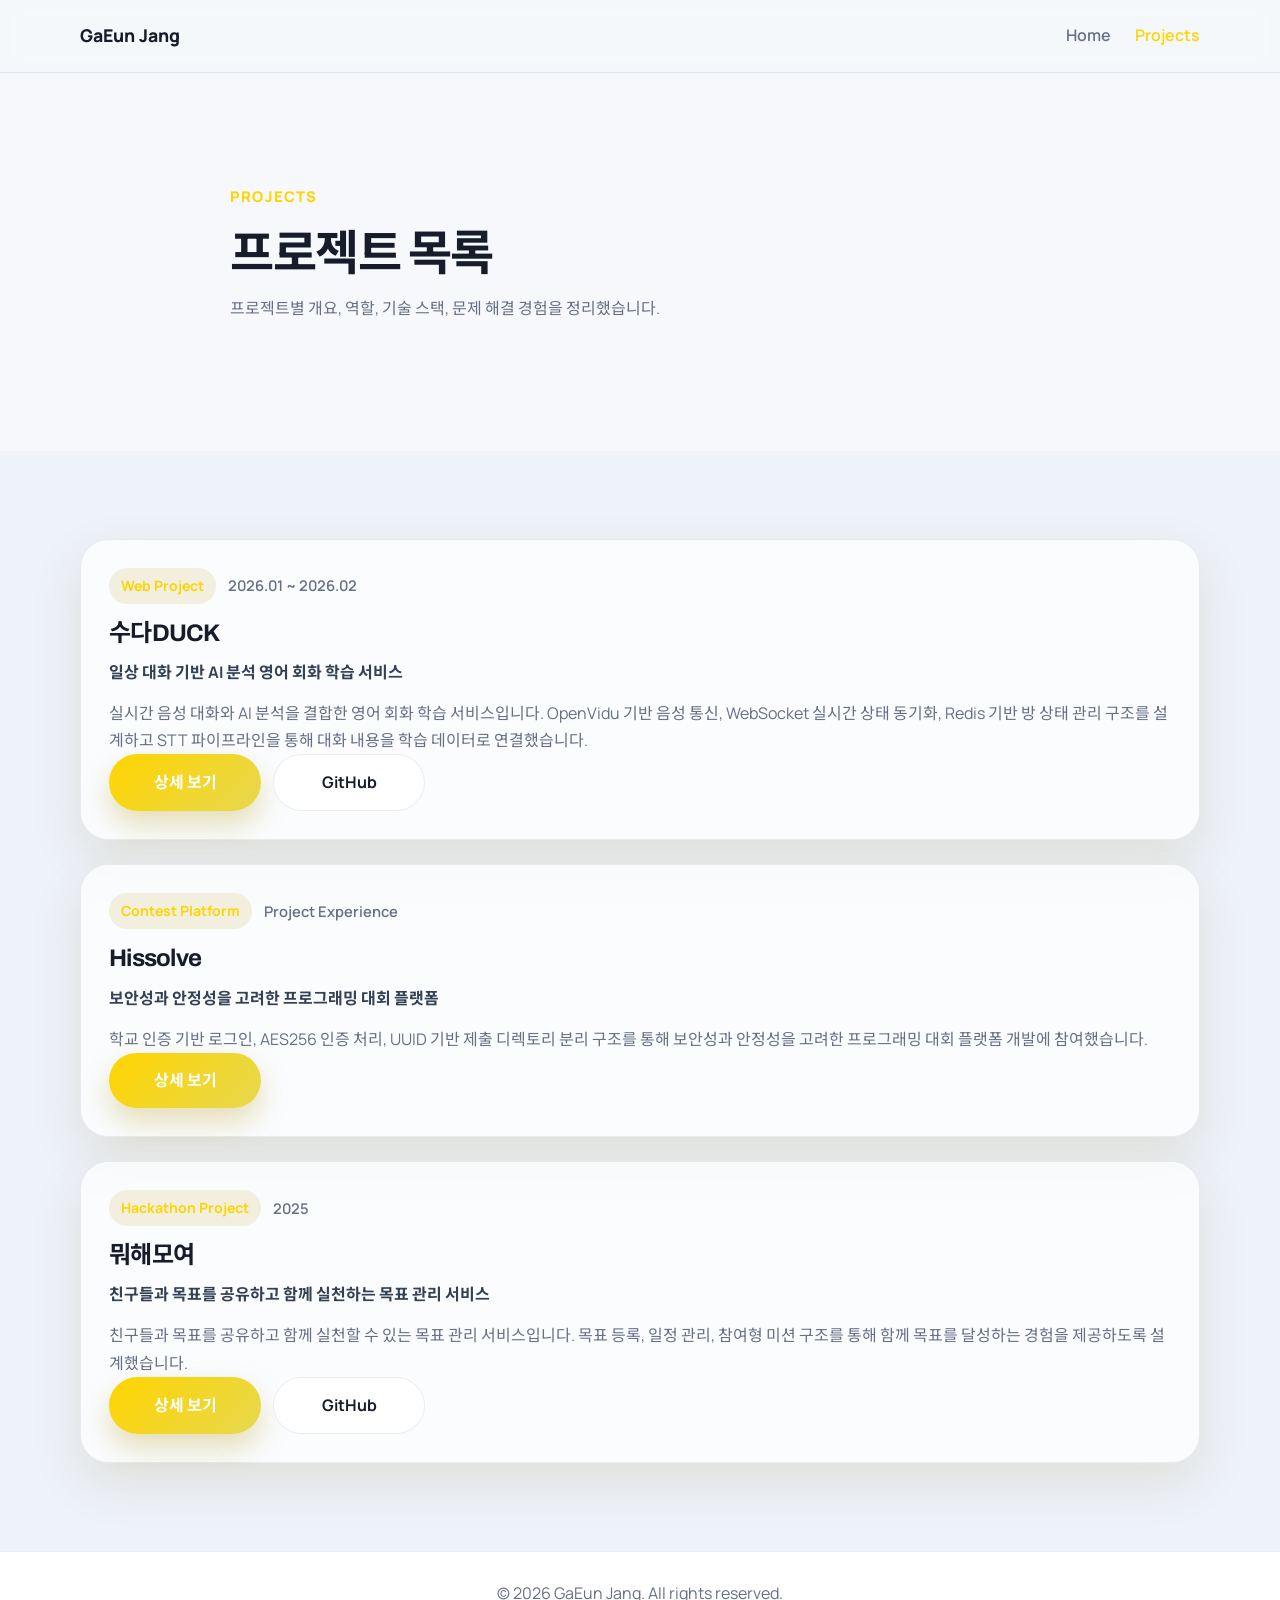
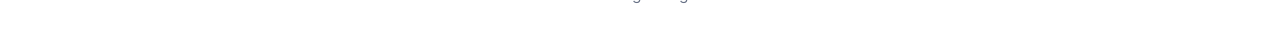
==== projects/index.html @ e1176601 "feature : 1차 포트폴리오" ====
<!doctype html>
<html lang="ko">
  <head>
    <meta charset="UTF-8" />
    <meta name="viewport" content="width=device-width, initial-scale=1.0" />
    <title>Projects | 장가은 포트폴리오</title>
    <meta
      name="description"
      content="장가은 백엔드 개발자 포트폴리오 프로젝트 목록"
    />
    <link rel="stylesheet" href="../css/reset.css" />
    <link rel="stylesheet" href="../css/global.css" />
    <link rel="stylesheet" href="../css/layout.css" />
    <link rel="stylesheet" href="../css/components.css" />
    <link rel="stylesheet" href="../css/pages.css" />
  </head>
  <body>
    <header class="site-header">
      <div class="container header-inner">
        <a href="../index.html" class="logo">GaEun Jang</a>

        <nav class="nav">
          <a href="../index.html">Home</a>
          <a href="./index.html" class="active">Projects</a>
        </nav>
      </div>
    </header>

    <main>
      <section class="page-hero section">
        <div class="container narrow">
          <div class="section-heading fade-up">
            <p class="section-label">PROJECTS</p>
            <h1 class="page-title">프로젝트 목록</h1>
            <p class="section-desc">
              프로젝트별 개요, 역할, 기술 스택, 문제 해결 경험을 정리했습니다.
            </p>
          </div>
        </div>
      </section>

      <section class="section section-alt">
        <div class="container">
          <div class="project-list">
            <!-- 수다DUCK -->
            <article class="project-item card fade-up">
              <div class="project-meta">
                <span class="badge">Web Project</span>
                <span class="period">2026.01 ~ 2026.02</span>
              </div>

              <h2>수다DUCK</h2>

              <p class="project-subtitle">
                일상 대화 기반 AI 분석 영어 회화 학습 서비스
              </p>

              <p>
                실시간 음성 대화와 AI 분석을 결합한 영어 회화 학습 서비스입니다.
                OpenVidu 기반 음성 통신, WebSocket 실시간 상태 동기화, Redis
                기반 방 상태 관리 구조를 설계하고 STT 파이프라인을 통해 대화
                내용을 학습 데이터로 연결했습니다.
              </p>

              <div class="button-group">
                <a href="./sudaduck.html" class="btn btn-primary">상세 보기</a>
                <a
                  href="https://github.com/gaeunnnn/sudaDUCK"
                  target="_blank"
                  class="btn btn-secondary"
                  >GitHub</a
                >
              </div>
            </article>

            <!-- Hissolve -->
            <article class="project-item card fade-up">
              <div class="project-meta">
                <span class="badge">Contest Platform</span>
                <span class="period">Project Experience</span>
              </div>

              <h2>Hissolve</h2>

              <p class="project-subtitle">
                보안성과 안정성을 고려한 프로그래밍 대회 플랫폼
              </p>

              <p>
                학교 인증 기반 로그인, AES256 인증 처리, UUID 기반 제출 디렉토리
                분리 구조를 통해 보안성과 안정성을 고려한 프로그래밍 대회 플랫폼
                개발에 참여했습니다.
              </p>

              <div class="button-group">
                <a href="./hissolve.html" class="btn btn-primary">상세 보기</a>
              </div>
            </article>

            <!-- 뭐해모여 -->
            <article class="project-item card fade-up">
              <div class="project-meta">
                <span class="badge">Hackathon Project</span>
                <span class="period">2025</span>
              </div>

              <h2>뭐해모여</h2>

              <p class="project-subtitle">
                친구들과 목표를 공유하고 함께 실천하는 목표 관리 서비스
              </p>

              <p>
                친구들과 목표를 공유하고 함께 실천할 수 있는 목표 관리
                서비스입니다. 목표 등록, 일정 관리, 참여형 미션 구조를 통해 함께
                목표를 달성하는 경험을 제공하도록 설계했습니다.
              </p>

              <div class="button-group">
                <a href="./mohaemoyeo.html" class="btn btn-primary"
                  >상세 보기</a
                >
                <a
                  href="https://github.com/gaeunnnn/MohaeMoyong-backend"
                  target="_blank"
                  class="btn btn-secondary"
                  >GitHub</a
                >
              </div>
            </article>
          </div>
        </div>
      </section>
    </main>

    <footer class="site-footer">
      <div class="container">
        <p>© 2026 GaEun Jang. All rights reserved.</p>
      </div>
    </footer>

    <script src="../js/main.js"></script>
  </body>
</html>
---- css/global.css ----
@import url('https://fonts.googleapis.com/css2?family=Archivo:wght@600;700;800;900&family=Manrope:wght@400;500;600;700;800&family=Noto+Sans+KR:wght@400;500;700;800;900&display=swap');
:root {
  --bg: #f7f8fc;
  --bg-alt: #eef2f9;
  --surface: rgba(255, 255, 255, 0.72);
  --surface-strong: #ffffff;
  --text: #171c2a;
  --subtext: #667085;
  --line: rgba(23, 28, 42, 0.08);
  --primary: #ffd400;
  --primary-dark: #7c6400;
  --accent: #e6d84f;
  --shadow: 0 20px 50px rgba(124, 100, 0, 0.12);
  --shadow-soft: 0 10px 30px rgba(124, 100, 0, 0.08);
  --font-body: "Manrope", "Noto Sans KR", "Pretendard", "Apple SD Gothic Neo", sans-serif;
  --font-heading: "Archivo", "Noto Sans KR", "Pretendard", "Apple SD Gothic Neo", sans-serif;
  --radius-lg: 28px;
  --radius-md: 18px;
  --container: 1120px;
}

html {
  scroll-behavior: smooth;
}

body {
  font-family: var(--font-body);
  background: #f7f8fc;
  color: var(--text);
  line-height: 1.7;
}

a {
  color: inherit;
}

img {
  display: block;
  max-width: 100%;
}

h1, h2, h3, h4 {
  font-family: var(--font-heading);
  line-height: 1.3;
  letter-spacing: -0.03em;
}

p {
  color: var(--subtext);
}
---- css/layout.css ----
.container {
  width: min(92%, var(--container));
  margin: 0 auto;
}

.narrow {
  max-width: 820px;
}

.section {
  padding: 88px 0;
}

.section-alt {
  background: var(--bg-alt);
}

.grid-2 {
  display: grid;
  grid-template-columns: repeat(2, 1fr);
  gap: 24px;
}

.skill-grid {
  display: grid;
  grid-template-columns: repeat(3, 1fr);
  gap: 24px;
}

.project-list,
.project-preview-list,
.detail-section {
  display: flex;
  flex-direction: column;
  gap: 24px;
}

.detail-grid {
  display: grid;
  grid-template-columns: 1.2fr 0.8fr;
  gap: 24px;
}

.section-heading {
  margin-bottom: 40px;
}

.section-label,
.eyebrow {
  display: inline-block;
  margin-bottom: 14px;
  font-size: 0.92rem;
  font-weight: 800;
  letter-spacing: 0.08em;
  color: var(--primary);
}

.section-heading h2,
.page-title {
  font-size: clamp(2rem, 4vw, 3rem);
  margin-bottom: 10px;
  color: var(--text);
}

.section-desc {
  max-width: 760px;
}

.site-footer {
  padding: 28px 0 40px;
  border-top: 1px solid var(--line);
  background: #ffffff;
}

.site-footer p {
  text-align: center;
}

@media (max-width: 980px) {
  .grid-2,
  .skill-grid,
  .detail-grid {
    grid-template-columns: 1fr;
  }
}

@media (max-width: 768px) {
  .section {
    padding: 72px 0;
  }
}
---- css/components.css ----
.site-header {
  position: sticky;
  top: 0;
  z-index: 1000;
  background: rgba(245, 247, 251, 0.88);
  backdrop-filter: blur(10px);
  border-bottom: 1px solid rgba(217, 226, 236, 0.8);
}

.header-inner {
  min-height: 72px;
  display: flex;
  align-items: center;
  justify-content: space-between;
  gap: 24px;
}

.logo {
  font-size: 1.1rem;
  font-weight: 800;
}

.nav {
  display: flex;
  align-items: center;
  gap: 24px;
}

.nav a {
  color: var(--subtext);
  font-weight: 600;
  transition: 0.2s ease;
}

.nav a:hover,
.nav a.active {
  color: var(--primary);
}

.card {
  background: var(--surface);
  border: 1px solid var(--line);
  border-radius: var(--radius-lg);
  box-shadow: var(--shadow);
  padding: 28px;
}

.card h2,
.card h3 {
  margin-bottom: 14px;
  color: var(--text);
}

.btn {
  display: inline-flex;
  align-items: center;
  justify-content: center;
  gap: 8px;
  min-width: 152px;
  padding: 14px 22px;
  border-radius: 999px;
  font-weight: 700;
  transition: transform 0.25s ease, box-shadow 0.25s ease, background 0.25s ease, border-color 0.25s ease;
  backdrop-filter: blur(14px);
}

.btn-primary {
  background: linear-gradient(135deg, var(--primary), var(--accent));
  color: #ffffff;
  box-shadow: 0 14px 28px rgba(179, 148, 0, 0.28);
}

.btn-primary:hover {
  transform: translateY(-3px);
  box-shadow: 0 18px 36px rgba(179, 148, 0, 0.34);
}

.btn-glass {
  background: rgba(255, 255, 255, 0.58);
  border: 1px solid rgba(179, 148, 0, 0.2);
  color: var(--text);
  box-shadow: var(--shadow-soft);
}

.btn-glass:hover {
  transform: translateY(-3px);
  border-color: rgba(179, 148, 0, 0.4);
}
  
.btn-secondary {
  background: #ffffff;
  border: 1px solid var(--line);
  color: var(--text);
}

.btn-secondary:hover {
  border-color: var(--primary);
  color: var(--primary);
  transform: translateY(-2px);
}

.button-group {
  display: flex;
  gap: 12px;
  flex-wrap: wrap;
}

.button-group.center {
  justify-content: center;
}

.badge {
  display: inline-flex;
  align-items: center;
  padding: 6px 12px;
  border-radius: 999px;
  background: rgba(179, 148, 0, 0.12);
  color: var(--primary);
  font-size: 0.88rem;
  font-weight: 700;
}

.period {
  color: var(--subtext);
  font-size: 0.92rem;
  font-weight: 600;
}

.project-meta {
  display: flex;
  gap: 12px;
  flex-wrap: wrap;
  align-items: center;
  margin-bottom: 14px;
}

.project-subtitle,
.detail-subtitle {
  font-weight: 700;
  color: #334155;
  margin-bottom: 14px;
}

.chip-list {
  display: flex;
  flex-wrap: wrap;
  gap: 10px;
}

.chip-list span {
  display: inline-flex;
  padding: 8px 12px;
  border-radius: 999px;
  background: #f8fafc;
  border: 1px solid var(--line);
  color: #334155;
  font-size: 0.92rem;
  font-weight: 600;
}

.detail-list {
  list-style: disc;
  padding-left: 20px;
}

.detail-list li {
  color: var(--subtext);
  margin-bottom: 10px;
}

.detail-block + .detail-block {
  margin-top: 24px;
}

.detail-block h3 {
  margin-bottom: 10px;
}

.fade-up {
  opacity: 0;
  transform: translateY(18px);
  transition: opacity 0.7s ease, transform 0.7s ease;
}

.fade-up.show {
  opacity: 1;
  transform: translateY(0);
}

.floating-nav {
  position: fixed;
  right: 2px;
  top: 50%;
  transform: translateY(-50%);
  z-index: 1100;
}

.btn-icon {
  display: inline-flex;
  width: 20px;
  height: 20px;
  flex: 0 0 20px;
}

.btn-icon svg {
  width: 100%;
  height: 100%;
  display: block;
}

.floating-nav-menu {
  min-width: 150px;
  padding: 6px;
  border: 1px solid rgba(255, 255, 255, 0.42);
  border-radius: 14px;
  background: linear-gradient(
    145deg,
    rgba(185, 228, 255, 0.16),
    rgba(190, 230, 255, 0.08)
  );
  box-shadow:
    0 10px 22px rgba(46, 91, 140, 0.14),
    inset 0 1px 0 rgba(255, 255, 255, 0.46),
    inset 0 -10px 22px rgba(152, 208, 255, 0.08);
  backdrop-filter: blur(14px) saturate(125%);
}

.floating-nav-menu a {
  display: flex;
  align-items: center;
  gap: 7px;
  padding: 6px 9px;
  border-radius: 9px;
  color: #2f3d51;
  font-weight: 700;
  font-size: 0.8rem;
  letter-spacing: 0.01em;
  transition: transform 0.2s ease, color 0.2s ease, background 0.2s ease;
}

.floating-nav-menu a::before {
  content: "";
  width: 4px;
  height: 4px;
  border-radius: 999px;
  background: rgba(47, 61, 81, 0.35);
  transition: transform 0.2s ease, background 0.2s ease, box-shadow 0.2s ease;
}

.floating-nav-menu a:hover {
  color: #1f2d40;
  background: rgba(255, 255, 255, 0.16);
  transform: translateX(-2px);
}

.floating-nav-menu a:hover::before {
  background: #fff5a8;
  transform: scale(1.2);
}

.floating-nav-menu a.is-current {
  color: #1b2a3c;
  background: rgba(255, 255, 255, 0.28);
  font-weight: 800;
  box-shadow:
    0 8px 16px rgba(49, 94, 145, 0.16),
    inset 0 0 0 1px rgba(255, 255, 255, 0.52);
}

.floating-nav-menu a.is-current::before {
  width: 6px;
  height: 6px;
  background: #ffe85c;
  box-shadow: 0 0 0 4px rgba(255, 232, 92, 0.22);
  transform: scale(1.05);
}

@media (max-width: 768px) {
  .header-inner {
    min-height: auto;
    padding: 16px 0;
    flex-direction: column;
    align-items: flex-start;
  }

  .nav {
    flex-wrap: wrap;
    gap: 16px;
  }

  .card {
    padding: 22px;
  }

  .floating-nav {
    right: 0;
    top: auto;
    bottom: 16px;
    transform: none;
  }

  .floating-nav-menu {
    min-width: 118px;
    padding: 6px;
  }

  .floating-nav-menu a {
    padding: 5px 7px;
    font-size: 0.72rem;
  }
}
---- css/pages.css ----
.hero-modern {
  position: relative;
  min-height: calc(100vh - 72px);
  display: flex;
  align-items: center;
  justify-content: center;
  overflow: hidden;
  padding: 22px 0;
  background: #ffffff;
}

.hero-background {
  display: none;
}

.gradient-orb {
  display: none;
}

.orb-1 {
  display: none;
}

.orb-2 {
  display: none;
}

.orb-3 {
  display: none;
}

.grid-pattern {
  display: none;
}

.hero-modern-inner {
  position: relative;
  z-index: 2;
  width: 100%;
  display: flex;
  align-items: center;
  justify-content: center;
}

.hero-modern-copy {
  position: relative;
  width: min(94vw, 980px);
  min-height: 520px;
  padding: 74px 58px 60px;
  border-radius: 0 30px 16px 88px;
  background: #ffeb3b;
  box-shadow: 0 20px 36px rgba(90, 76, 0, 0.12);
  text-align: left;
}

.hero-modern-copy::after {
  content: "";
  position: absolute;
  right: 34px;
  bottom: 16px;
  width: 160px;
  height: 72px;
  border-radius: 999px;
  background: rgba(255, 255, 255, 0.55);
  filter: blur(16px);
  pointer-events: none;
}

.hero-side-mark {
  position: absolute;
  top: 50%;
  right: 18px;
  transform: translateY(-50%) rotate(90deg);
  transform-origin: center;
  font-size: 0.68rem;
  font-weight: 900;
  letter-spacing: 0.22em;
  color: rgba(255, 255, 255, 0.9);
}

.hero-handwrite {
  margin-bottom: 4px;
  font-size: clamp(2.1rem, 5.2vw, 3.3rem);
  line-height: 0.85;
  font-weight: 500;
  font-family: "Brush Script MT", "Segoe Script", cursive;
  color: #101010;
}

.hero-statement {
  margin-bottom: 14px;
  font-size: clamp(2.35rem, 7.6vw, 5.2rem);
  line-height: 0.9;
  letter-spacing: -0.05em;
  font-weight: 900;
  color: #06090f;
}

.hero-modern-message {
  max-width: 380px;
  font-size: clamp(1rem, 1.55vw, 1.28rem);
  line-height: 1.5;
  letter-spacing: -0.01em;
  color: #161b24;
  font-weight: 800;
  margin-top: 4px;
  margin-bottom: 0;
}

.hero-name-focus {
  display: inline-block;
  padding: 0 4px;
  font-weight: 900;
  color: #0b0f1a;
  border-bottom: 3px solid rgba(11, 15, 26, 0.3);
}


.hero-modern-buttons {
  display: none;
}

.hero-modern .btn-primary {
  background: #c69100;
  color: #121212;
  box-shadow: 0 10px 24px rgba(124, 100, 0, 0.24);
}

.hero-modern .btn-glass {
  background: #ffffff;
}


.hero-scroll-indicator {
  display: none;
}

@media (max-width: 900px) {
  .hero-modern-copy {
    width: min(94vw, 680px);
    min-height: 410px;
    padding: 48px 28px 32px;
    border-radius: 0 20px 14px 46px;
  }

  .hero-side-mark {
    right: 8px;
    font-size: 0.6rem;
  }

  .hero-modern-message {
    max-width: 300px;
    font-size: clamp(0.96rem, 3.4vw, 1.12rem);
  }
}

@keyframes floatOrb1 {
  0%,
  100% {
    transform: translate3d(0, 0, 0);
  }
  50% {
    transform: translate3d(0, -28px, 0);
  }
}

@keyframes floatOrb2 {
  0%,
  100% {
    transform: translate3d(0, 0, 0);
  }
  50% {
    transform: translate3d(0, 22px, 0);
  }
}

@keyframes floatOrb3 {
  0%,
  100% {
    transform: translate3d(-50%, 0, 0);
  }
  50% {
    transform: translate3d(-50%, -24px, 0);
  }
}

.project-preview {
  display: block;
  transition: 0.2s ease;
}

.project-preview:hover,
.project-item:hover {
  transform: translateY(-4px);
}

.project-preview h3,
.project-item h2 {
  margin-bottom: 10px;
}

.section-action {
  margin-top: 28px;
}

.page-hero {
  padding-top: 110px;
}

.detail-hero {
  max-width: 860px;
}

.detail-summary {
  max-width: 840px;
  font-size: 1.02rem;
  margin-bottom: 28px;
}

.contact-card {
  text-align: center;
}

.contact-card p {
  max-width: 700px;
  margin: 0 auto 24px;
}

#contact.section-alt {
  background: #ffffff;
}

#contact .section-heading h2 {
  font-family: "Noto Sans KR", "Pretendard", "Apple SD Gothic Neo", sans-serif;
  color: #10151f;
  letter-spacing: -0.04em;
}

#contact .section-heading {
  margin-bottom: 15px;
}

#contact .section-label {
  font-size: clamp(2rem, 3.2vw, 2.8rem);
  font-weight: 900;
  color: #10151f;
}

#contact .contact-card {
  background: #ffffff;
  border: 1px solid rgba(23, 28, 42, 0.1);
  border-radius: 22px;
  box-shadow: none;
  padding: 30px 26px;
}

#contact .contact-card p {
  font-family: "Noto Sans KR", "Pretendard", "Apple SD Gothic Neo", sans-serif;
  font-size: 0.92rem;
  line-height: 1.82;
  color: #10151f;
  font-weight: 600;
}

/* about 섹션 */
/* about editorial */
.about-editorial-section {
  background: #ffffff;
  padding-top: 64px;
  padding-bottom: 64px;
}

.about-editorial {
  display: grid;
  grid-template-columns: 250px 1fr;
  gap: 44px;
  align-items: start;
}

.about-editorial-left {
  position: sticky;
  top: 64px;
}

.about-editorial-label {
  margin-bottom: 10px;
  display: inline-block;
  padding: 0;
  border-radius: 0;
  background: none;
  font-family: "Noto Sans KR", "Pretendard", "Apple SD Gothic Neo", sans-serif;
  font-size: clamp(1.5rem, 2.1vw, 1.9rem);
  font-weight: 900;
  letter-spacing: -0.045em;
  color: #10151f;
  line-height: 1.05;
}

.about-editorial-photo-wrap {
  width: 168px;
  height: 214px;
  overflow: hidden;
  border-radius: 20px;
  margin-bottom: 16px;
  box-shadow: 0 18px 40px rgba(30, 40, 80, 0.12);
  background: #e9edf5;
}

.about-editorial-photo {
  width: 100%;
  height: 100%;
  object-fit: cover;
  display: block;
}

.about-editorial-name {
  font-size: 1.9rem;
  line-height: 1.1;
  margin-bottom: 8px;
  letter-spacing: -0.04em;
  color: var(--text);
}

.about-editorial-role {
  margin-bottom: 10px;
  font-size: 0.98rem;
  font-weight: 700;
  color: #ffd400;
}

.about-editorial-brief {
  margin-bottom: 12px;
  color: var(--text);
  font-size: 0.92rem;
  line-height: 1.72;
}



.about-editorial-right {
  min-width: 0;
}

.about-intro-kicker {
  margin-bottom: 8px;
  display: inline-block;
  padding: 0;
  border-radius: 0;
  background: none;
  font-family: "Noto Sans KR", "Pretendard", "Apple SD Gothic Neo", sans-serif;
  font-size: clamp(1.45rem, 2vw, 1.9rem);
  font-weight: 900;
  letter-spacing: -0.045em;
  color: #10151f;
  line-height: 1.05;
}

.about-editorial-title {
  margin-bottom: 12px;
  font-size: clamp(1.16rem, 1.48vw, 1.58rem);
  line-height: 1.24;
  letter-spacing: -0.05em;
  color: var(--text);
}


.about-editorial-desc {
  max-width: 680px;
  font-size: 0.9rem;
  line-height: 1.74;
  color: var(--subtext);
}

.marker-highlight {
  color: #1f2937;
  font-weight: 700;
  padding: 0 2px;
  background-image: linear-gradient(
    to top,
    rgba(244, 217, 10, 0.36) 42%,
    rgba(244, 217, 10, 0) 42%
  );
  border-radius: 3px;
}

.about-editorial-divider {
  width: 100%;
  height: 1px;
  margin: 24px 0 20px;
  background: linear-gradient(
    to right,
    rgba(23, 28, 42, 0.14),
    rgba(23, 28, 42, 0.04)
  );
}

.about-editorial-info {
  display: flex;
  flex-direction: column;
  gap: 20px;
}

.about-info-section {
  min-width: 0;
}

.about-info-title {
  margin-bottom: 10px;
  display: inline-block;
  padding: 0;
  border-radius: 0;
  background: none;
  font-family: "Noto Sans KR", "Pretendard", "Apple SD Gothic Neo", sans-serif;
  font-size: clamp(1.1rem, 1.45vw, 1.3rem);
  font-weight: 900;
  letter-spacing: -0.04em;
  color: #10151f;
  line-height: 1.08;
}

.about-info-row {
  display: flex;
  justify-content: space-between;
  gap: 12px;
  padding: 12px 0;
  border-top: 1px solid rgba(23, 28, 42, 0.08);
}

.about-info-row:first-of-type {
  padding-top: 0;
  border-top: none;
}

.about-info-main strong {
  display: block;
  margin-bottom: 6px;
  font-size: 1rem;
  color: var(--text);
}

.about-info-main p {
  margin-bottom: 6px;
  color: var(--subtext);
  font-size: 0.88rem;
}

.about-inline-chips {
  display: flex;
  flex-wrap: wrap;
  gap: 8px;
}

.about-inline-chips span {
  padding: 5px 8px;
  border-radius: 999px;
  background: rgba(255, 255, 255, 0.72);
  border: 1px solid rgba(23, 28, 42, 0.08);
  font-size: 0.76rem;
  font-weight: 600;
  color: #516075;
}

.about-info-date {
  white-space: nowrap;
  font-size: 0.86rem;
  font-weight: 700;
  color: #5a6780;
}

.about-editorial-grid {
  display: grid;
  grid-template-columns: 1fr 1fr;
  gap: 24px;
}

.about-mini-line {
  display: flex;
  justify-content: space-between;
  gap: 8px;
  padding: 8px 0;
  border-top: 1px solid rgba(23, 28, 42, 0.08);
}

.about-mini-line:first-of-type {
  padding-top: 0;
  border-top: none;
}

.about-mini-line strong {
  font-size: 0.92rem;
  color: var(--text);
}

.about-mini-line span {
  white-space: nowrap;
  font-size: 0.84rem;
  font-weight: 600;
  color: #5a6780;
}

.about-contact-heading {
  margin-top: 16px;
}

.about-profile-contact {
  margin-top: 14px;
  padding-top: 10px;
  border-top: 1px solid rgba(23, 28, 42, 0.08);
  display: flex;
  flex-direction: column;
  gap: 8px;
}

.about-profile-contact span {
  display: block;
  font-size: 0.75rem;
  font-weight: 800;
  letter-spacing: 0.1em;
  color: #ffd400;
  margin-bottom: 4px;
}

.about-profile-contact p {
  margin: 0;
  font-weight: 600;
  color: var(--text);
}
@media (max-width: 1100px) {
  .about-editorial {
    grid-template-columns: 1fr;
    gap: 40px;
  }

  .about-editorial-left {
    position: relative;
    top: auto;
  }

  .about-editorial-photo-wrap {
    width: 180px;
    height: 230px;
  }
}

@media (max-width: 768px) {
  .about-editorial-grid {
    grid-template-columns: 1fr;
    gap: 30px;
  }

  .about-info-row,
  .about-mini-line {
    flex-direction: column;
    align-items: flex-start;
  }

  .about-editorial-title {
    font-size: 1.2rem;
  }

  .about-editorial-photo-wrap {
    width: 160px;
    height: 210px;
  }
}


.skills-curated-section {
  background: #ffffff;
}

.skills-curated-section .section-heading h2,
.skills-curated-section .section-heading .section-desc,
.skills-curated-section .skills-spot-head h3,
.skills-curated-section .skills-spot-card p,
.skills-curated-section .skills-compact-row span,
.skills-curated-section .skills-mini-chip small {
  font-family: "Noto Sans KR", "Pretendard", "Apple SD Gothic Neo", sans-serif;
}

.skills-spotlight {
  display: grid;
  grid-template-columns: repeat(3, minmax(0, 1fr));
  gap: 16px;
  margin-bottom: 10px;
}

.skills-spot-card {
  padding: 18px 16px 14px;
  border-radius: 16px;
  border: 1px solid rgba(23, 28, 42, 0.09);
  background: #ffffff;
  box-shadow: 0 8px 16px rgba(28, 38, 66, 0.05);
}

.skills-spot-head {
  display: flex;
  align-items: baseline;
  justify-content: space-between;
  gap: 10px;
  margin-bottom: 8px;
}

.skills-spot-head h3 {
  display: inline-flex;
  align-items: center;
  gap: 8px;
  font-size: 1.2rem;
  line-height: 1.1;
  color: #111827;
}

.skills-spot-head h3 img {
  width: 22px;
  height: 22px;
  display: block;
}

.skills-spot-head span {
  font-size: 0.82rem;
  font-weight: 800;
  color: #735e00;
}

.skills-spot-card p {
  margin-bottom: 12px;
  font-size: 0.86rem;
  line-height: 1.62;
  color: #55627a;
}

.skills-level-bar {
  height: 8px;
  border-radius: 999px;
  background: rgba(23, 28, 42, 0.1);
  overflow: hidden;
}

.skills-level-bar span {
  display: block;
  height: 100%;
  border-radius: inherit;
  background: linear-gradient(90deg, #f4d90a, #e1b900);
}

.skills-level-value {
  margin-top: 6px;
  margin-bottom: 0;
  text-align: right;
  font-size: 0.78rem;
  font-weight: 800;
  color: #6d5a00;
}

.skills-compact-table {
  border: 1px solid rgba(23, 28, 42, 0.08);
  border-radius: 14px;
  background: #ffffff;
  overflow: hidden;
}

.skills-compact-row {
  display: grid;
  grid-template-columns: 170px 1fr;
  gap: 14px;
  align-items: center;
  padding: 12px 14px;
  border-top: 1px solid rgba(23, 28, 42, 0.08);
}

.skills-compact-row:first-child {
  border-top: none;
}

.skills-compact-row span {
  display: inline-flex;
  align-items: center;
  gap: 7px;
  font-family: "Pretendard", "Noto Sans KR", "Apple SD Gothic Neo", sans-serif;
  font-size: clamp(0.92rem, 1.2vw, 1.02rem);
  font-weight: 700;
  letter-spacing: -0.02em;
  color: #10151f;
  line-height: 1.2;
}

.skills-compact-row span::before {
  content: "";
  width: 6px;
  height: 6px;
  border-radius: 999px;
  background: #f4d90a;
  box-shadow: 0 0 0 3px rgba(244, 217, 10, 0.22);
}

.skills-compact-row p {
  margin: 0;
  font-size: 0.82rem;
  color: #617089;
  line-height: 1.5;
}

.skills-mini-list {
  display: flex;
  flex-wrap: wrap;
  gap: 8px;
}

.skills-mini-chip {
  display: inline-flex;
  align-items: center;
  gap: 6px;
  padding: 6px 10px;
  border-radius: 999px;
  border: 1px solid rgba(23, 28, 42, 0.1);
  background: #f9fbff;
}

.skills-mini-chip img {
  width: 18px;
  height: 18px;
  display: block;
}

.skills-mini-chip small {
  font-size: 0.78rem;
  font-weight: 700;
  color: #44536b;
  line-height: 1;
}

@media (max-width: 980px) {
  .skills-spotlight {
    grid-template-columns: 1fr;
  }

  .skills-compact-row {
    grid-template-columns: 1fr;
    gap: 6px;
  }

  .skills-mini-chip {
    padding: 4px 8px;
  }

  .skills-mini-chip small {
    font-size: 0.7rem;
  }
}

/* experience photo timeline */
.experience-card-timeline-section {
  background: #ffffff;
}

.experience-card-timeline {
  position: relative;
  display: flex;
  flex-direction: column;
  gap: 20px;
  margin-top: 12px;
}

.experience-card-line {
  position: absolute;
  left: 50%;
  top: 0;
  bottom: 0;
  width: 2px;
  background: linear-gradient(
    to bottom,
    rgba(244, 217, 10, 0.4),
    rgba(244, 217, 10, 0.14)
  );
  transform: translateX(-50%);
}

.experience-card-item {
  position: relative;
  display: grid;
  grid-template-columns: 1fr 40px 1fr;
  align-items: center;
}

.experience-card-item.left .experience-card-box {
  grid-column: 1;
}

.experience-card-item.left .experience-card-dot {
  grid-column: 2;
}

.experience-card-item.left .experience-card-date-side {
  grid-column: 3;
  text-align: left;
}

.experience-card-item.right .experience-card-date-side {
  grid-column: 1;
  text-align: right;
}

.experience-card-item.right .experience-card-dot {
  grid-column: 2;
}

.experience-card-item.right .experience-card-box {
  grid-column: 3;
}

.experience-card-dot {
  width: 16px;
  height: 16px;
  margin: 0 auto;
  border-radius: 50%;
  background: #f4d90a;
  box-shadow: 0 0 0 7px rgba(244, 217, 10, 0.18);
  z-index: 1;
}

.experience-card-box {
  display: grid;
  grid-template-columns: 84px 1fr;
  gap: 16px;
  align-items: center;
  padding: 18px;
  border-radius: 22px;
  background: #ffffff;
  border: 1px solid rgba(244, 217, 10, 0.24);
  box-shadow: 0 10px 22px rgba(142, 120, 0, 0.08);
}

.experience-card-thumb {
  width: 84px;
  height: 84px;
  object-fit: cover;
  border-radius: 18px;
  background: #e9edf5;
}

.experience-card-date-side {
  font-family: "Noto Sans KR", "Pretendard", "Apple SD Gothic Neo", sans-serif;
  font-size: 1.08rem;
  font-weight: 800;
  letter-spacing: -0.01em;
  color: #6d6200;
}

.experience-card-content h3 {
  margin-bottom: 6px;
  font-family: "Noto Sans KR", "Pretendard", "Apple SD Gothic Neo", sans-serif;
  font-size: 1.14rem;
  line-height: 1.35;
  color: #151d2a;
}

.experience-card-org {
  margin-bottom: 6px;
  font-family: "Noto Sans KR", "Pretendard", "Apple SD Gothic Neo", sans-serif;
  font-size: 0.98rem;
  font-weight: 700;
  color: #49566e;
}

.experience-card-desc {
  font-family: "Noto Sans KR", "Pretendard", "Apple SD Gothic Neo", sans-serif;
  color: #5b6880;
  line-height: 1.65;
  font-size: 0.94rem;
}

.experience-card-item.current .experience-card-box {
  border-color: rgba(244, 217, 10, 0.46);
  box-shadow: 0 14px 28px rgba(165, 136, 0, 0.16);
}

@media (max-width: 900px) {
  .experience-card-line {
    left: 7px;
    transform: none;
  }

  .experience-card-item {
    grid-template-columns: 28px 1fr;
    gap: 12px;
  }

  .experience-card-item.left .experience-card-box,
  .experience-card-item.right .experience-card-box {
    grid-column: 2;
  }

  .experience-card-item.left .experience-card-dot,
  .experience-card-item.right .experience-card-dot {
    grid-column: 1;
  }

  .experience-card-item.left .experience-card-date-side,
  .experience-card-item.right .experience-card-date-side {
    grid-column: 2;
    text-align: left;
    margin-bottom: 6px;
    font-size: 0.96rem;
  }

  .experience-card-box {
    grid-template-columns: 64px 1fr;
    padding: 12px;
    gap: 12px;
  }

  .experience-card-thumb {
    width: 64px;
    height: 64px;
  }
}

/* awards compact */
.awards-compact-section {
  position: relative;
  overflow: hidden;
  background: #ffffff;
  padding-top: 68px;
  padding-bottom: 68px;
}

.awards-compact-section::before {
  content: "";
  position: absolute;
  inset: auto auto 8% -220px;
  width: 360px;
  height: 360px;
  border-radius: 50%;
  background: radial-gradient(circle, rgba(25, 33, 48, 0.1) 0%, rgba(25, 33, 48, 0) 75%);
  pointer-events: none;
}

.awards-compact-section .container {
  position: relative;
  z-index: 1;
}

.awards-compact-section .section-heading {
  margin-bottom: 38px;
}

.awards-compact-section .section-heading h2 {
  font-size: clamp(2.2rem, 4.6vw, 3.5rem);
  letter-spacing: -0.05em;
  color: #101825;
}

.awards-compact-section .section-desc {
  max-width: 560px;
  font-size: 1rem;
  color: #394a63;
}

.awards-showcase {
  display: grid;
  grid-template-columns: 280px 1fr;
  gap: 40px;
  align-items: start;
}

.awards-showcase-intro {
  position: sticky;
  top: 96px;
  padding-right: 12px;
}

.awards-showcase-kicker {
  margin-bottom: 10px;
  font-size: 0.75rem;
  font-weight: 900;
  letter-spacing: 0.22em;
  color: #5b687d;
}

.awards-total-count {
  margin: 0;
  font-family: var(--font-heading);
  font-size: clamp(4.1rem, 8vw, 5.8rem);
  line-height: 0.9;
  color: #0f1727;
}

.awards-total-label {
  margin-top: 6px;
  margin-bottom: 22px;
  font-size: 0.86rem;
  font-weight: 800;
  letter-spacing: 0.11em;
  color: #7a869a;
  text-transform: uppercase;
}

.awards-intro-copy {
  font-size: 0.96rem;
  line-height: 1.75;
  font-weight: 700;
  color: #2f3e56;
}

.awards-intro-copy span {
  color: #b98700;
  border-bottom: 2px solid rgba(185, 135, 0, 0.22);
}

.awards-track {
  position: relative;
  display: flex;
  flex-direction: column;
  gap: 24px;
}

.awards-track::before {
  content: "";
  position: absolute;
  left: 92px;
  top: 6px;
  bottom: 8px;
  width: 2px;
  background: linear-gradient(180deg, rgba(18, 25, 38, 0.95) 0%, rgba(18, 25, 38, 0.2) 100%);
}

.awards-track-row {
  position: relative;
  display: grid;
  grid-template-columns: 96px 1fr;
  gap: 24px;
  align-items: start;
}

.awards-track-year {
  position: sticky;
  top: 96px;
  margin: 0;
  font-family: var(--font-heading);
  font-size: 1.15rem;
  font-weight: 900;
  line-height: 1;
  letter-spacing: 0.07em;
  color: #0f1727;
}

.awards-track-list {
  margin: 0;
  padding: 0;
  list-style: none;
  display: flex;
  flex-direction: column;
  gap: 12px;
}

.awards-track-list li {
  position: relative;
  padding: 2px 0 12px 42px;
  border-bottom: 1px solid rgba(23, 28, 42, 0.12);
}

.awards-track-list li::before {
  content: "";
  position: absolute;
  left: -5px;
  top: 9px;
  width: 10px;
  height: 10px;
  border-radius: 50%;
  background: #ffe05a;
  box-shadow: 0 0 0 5px rgba(255, 224, 90, 0.23);
}

.awards-track-list li::after {
  content: "🏅";
  position: absolute;
  left: 12px;
  top: 0;
  font-size: 1.2rem;
  line-height: 1;
}

.awards-track-list strong {
  display: block;
  margin-bottom: 2px;
  font-family: "Noto Sans KR", "Pretendard", "Apple SD Gothic Neo", sans-serif;
  font-size: 1.05rem;
  font-weight: 800;
  color: #0f1a2a;
  letter-spacing: -0.02em;
}

.awards-track-list span {
  display: block;
  font-size: 0.9rem;
  line-height: 1.6;
  font-weight: 700;
  color: #5a697f;
}

.awards-track-row:nth-child(odd) .awards-track-list li:first-child strong {
  color: #b07e00;
}

.awards-track-list li.award-highlight-dg strong {
  color: #c28b00;
}

.awards-track-list li.award-highlight-dg::before {
  background: #ffc400;
  box-shadow: 0 0 0 5px rgba(255, 196, 0, 0.28);
}

.awards-track-list li.award-highlight-dg::after {
  content: "🥇";
}

.awards-track-list li:last-child {
  border-bottom: 0;
  padding-bottom: 4px;
}

@media (max-width: 980px) {
  .awards-showcase {
    grid-template-columns: 1fr;
    gap: 24px;
  }

  .awards-showcase-intro {
    position: relative;
    top: auto;
    padding-right: 0;
  }

  .awards-intro-copy br {
    display: none;
  }

  .awards-track::before {
    left: 80px;
  }

  .awards-track-row {
    grid-template-columns: 84px 1fr;
    gap: 16px;
  }

  .awards-track-year {
    font-size: 1.04rem;
  }

  .awards-track-list strong {
    font-size: 0.98rem;
  }

  .awards-track-list span {
    font-size: 0.86rem;
  }
}

@media (max-width: 640px) {
  .awards-track::before {
    display: none;
  }

  .awards-track-row {
    grid-template-columns: 1fr;
    gap: 8px;
    padding-bottom: 12px;
    border-bottom: 1px solid rgba(23, 28, 42, 0.12);
  }

  .awards-track-year {
    position: relative;
    top: auto;
    font-size: 1.26rem;
    letter-spacing: 0.05em;
  }

  .awards-track-list li {
    padding-left: 34px;
  }

  .awards-track-list li::before {
    left: -3px;
  }

  .awards-track-list li::after {
    left: 10px;
    font-size: 1.08rem;
  }
}


/* featured single project */
.featured-single-section {
  background: #ffffff;
}

.project-slider {
  position: relative;
  overflow: visible;
}

.project-slider-window {
  position: relative;
  min-height: 540px;
  border-radius: 26px;
  overflow: hidden;
  background: #f8f8f8;
  border: 1px solid rgba(23, 28, 42, 0.08);
}

.project-hero-slide {
  position: absolute;
  inset: 0;
  display: grid;
  grid-template-columns: 0.38fr 0.62fr;
  opacity: 0;
  pointer-events: none;
  filter: blur(4px) saturate(88%);
  transform: translateX(0) scale(0.96);
  transition: transform 0.82s cubic-bezier(0.22, 1, 0.36, 1),
    opacity 0.82s ease,
    filter 0.82s ease;
}

.project-hero-slide.is-active {
  opacity: 1;
  z-index: 3;
  pointer-events: auto;
  filter: blur(0);
  transform: translateX(0) scale(1);
}

.project-hero-slide.is-prev {
  opacity: 0.18;
  z-index: 2;
  filter: blur(5px) saturate(78%);
  transform: translateX(-66%) scale(0.92);
}

.project-hero-slide.is-next {
  opacity: 0.18;
  z-index: 2;
  filter: blur(5px) saturate(78%);
  transform: translateX(66%) scale(0.92);
}

.project-hero-slide.is-prev .project-hero-copy,
.project-hero-slide.is-next .project-hero-copy {
  display: none;
}

.project-hero-copy {
  padding: 38px 32px;
  display: flex;
  flex-direction: column;
  justify-content: center;
}

.project-hero-sub {
  margin-bottom: 10px;
  font-family: "Noto Sans KR", "Pretendard", "Apple SD Gothic Neo", sans-serif;
  font-size: 0.84rem;
  font-weight: 700;
  color: #6f7b8f;
  letter-spacing: 0.02em;
}

.project-hero-copy h3 {
  margin-bottom: 10px;
  font-family: "Noto Sans KR", "Pretendard", "Apple SD Gothic Neo", sans-serif;
  font-size: clamp(2.1rem, 2.8vw, 2.9rem);
  line-height: 1.02;
  letter-spacing: -0.03em;
  color: #131a27;
}

.project-hero-copy p {
  margin-bottom: 14px;
  font-family: "Noto Sans KR", "Pretendard", "Apple SD Gothic Neo", sans-serif;
  font-size: 0.94rem;
  line-height: 1.7;
  color: #637088;
}

.project-hero-meta {
  display: flex;
  gap: 8px;
  flex-wrap: wrap;
  margin-bottom: 14px;
}

.project-hero-meta span {
  display: inline-flex;
  padding: 6px 10px;
  border-radius: 999px;
  border: 1px solid rgba(23, 28, 42, 0.1);
  background: #ffffff;
  font-size: 0.76rem;
  font-weight: 700;
  color: #5f6d82;
}

.project-hero-cta {
  min-width: 136px;
  width: fit-content;
  padding: 12px 18px;
  font-size: 0.95rem;
  box-shadow: 0 10px 22px rgba(179, 148, 0, 0.2);
}

.project-hero-visual {
  position: relative;
  overflow: hidden;
  background: #f8f8f8;
  height: 100%;
  padding: 18px;
}

.project-hero-image {
  width: 100%;
  height: 100%;
  object-fit: contain;
  object-position: center center;
}

.project-slider-arrow {
  position: absolute;
  top: 50%;
  transform: translateY(-50%);
  width: 46px;
  height: 46px;
  border-radius: 50%;
  border: 1px solid rgba(23, 28, 42, 0.12);
  background: #ffffff;
  color: #273247;
  font-size: 1.24rem;
  cursor: pointer;
  z-index: 10;
  box-shadow: 0 8px 16px rgba(17, 24, 39, 0.1);
}

.project-slider-arrow.prev {
  left: -56px;
}

.project-slider-arrow.next {
  right: -56px;
}

.project-slider-dots {
  display: flex;
  justify-content: center;
  gap: 8px;
  margin-top: 12px;
}

.project-hero-dot {
  width: 10px;
  height: 10px;
  border: none;
  border-radius: 999px;
  background: rgba(23, 28, 42, 0.2);
  cursor: pointer;
  transition: 0.2s ease;
}

.project-hero-dot.is-active {
  width: 26px;
  background: #ffd400;
}

@media (max-width: 980px) {
  .project-slider-window {
    min-height: 420px;
  }

  .project-hero-slide {
    grid-template-columns: 1fr;
  }

  .project-hero-copy {
    padding: 24px 20px 8px;
  }

  .project-hero-copy h3 {
    font-size: clamp(1.6rem, 8vw, 2.2rem);
    line-height: 1.08;
  }

  .project-hero-copy p {
    font-size: 0.9rem;
    line-height: 1.62;
  }

  .project-hero-visual {
    height: 420px;
    padding: 14px;
  }

  .project-hero-image {
    object-position: center bottom;
  }

  .project-slider-arrow.prev {
    left: 8px;
  }

  .project-slider-arrow.next {
    right: 8px;
  }
}

/* featured website showcase */
.featured-webshowcase-section {
  background: #ffffff;
}

.webshowcase {
  display: grid;
  grid-template-columns: 1.22fr 0.78fr;
  gap: 26px;
  align-items: start;
}

.webshowcase-browser {
  overflow: hidden;
  border-radius: 30px;
  background: #ffffff;
  border: 1px solid rgba(23, 28, 42, 0.08);
  box-shadow: 0 14px 32px rgba(30, 40, 80, 0.08);
}

.webshowcase-browser-top {
  display: flex;
  align-items: center;
  justify-content: space-between;
  padding: 14px 18px;
  border-bottom: 1px solid rgba(23, 28, 42, 0.08);
  background: #f9fafc;
}

.browser-dots {
  display: flex;
  gap: 8px;
}

.browser-dots span {
  width: 10px;
  height: 10px;
  border-radius: 50%;
  background: #d0d7e2;
}

.browser-address {
  font-size: 0.84rem;
  font-weight: 600;
  color: #7b8798;
}

.webshowcase-screen-wrap {
  position: relative;
  aspect-ratio: 16 / 10;
  background: linear-gradient(180deg, #e9edf5 0%, #dde5f1 100%);
  overflow: hidden;
  isolation: isolate;
}

.webshowcase-screen-wrap::before {
  content: "";
  position: absolute;
  inset: 0;
  z-index: 4;
  pointer-events: none;
  background: radial-gradient(circle at center, rgba(255, 255, 255, 0) 42%, rgba(233, 237, 245, 0.8) 100%);
}

.webshowcase-screen {
  position: absolute;
  top: 50%;
  left: 50%;
  width: 72%;
  height: 84%;
  object-fit: cover;
  border-radius: 16px;
  border: 1px solid rgba(23, 28, 42, 0.08);
  transform: translate(-50%, -50%) scale(0.92);
  opacity: 0;
  filter: blur(4px) saturate(85%);
  transition: transform 0.48s ease, opacity 0.48s ease, filter 0.48s ease;
  pointer-events: none;
  z-index: 1;
}

.webshowcase-screen.is-active {
  z-index: 3;
  opacity: 1;
  filter: blur(0);
  transform: translate(-50%, -50%) scale(1);
  box-shadow: 0 20px 36px rgba(30, 40, 80, 0.2);
}

.webshowcase-screen.is-prev {
  opacity: 0;
  transform: translate(-50%, -50%) scale(0.84);
}

.webshowcase-screen.is-next {
  opacity: 0;
  transform: translate(-50%, -50%) scale(0.84);
}

.webshowcase-screen.is-hidden {
  opacity: 0;
  transform: translate(-50%, -50%) scale(0.8);
}

.webshowcase-info {
  display: flex;
  flex-direction: column;
  gap: 18px;
}

.webshowcase-mini-list {
  display: flex;
  gap: 12px;
}

.webshowcase-mini {
  flex: 1;
  display: flex;
  flex-direction: column;
  gap: 8px;
  padding: 8px;
  border-radius: 18px;
  border: 1px solid rgba(23, 28, 42, 0.08);
  background: rgba(255,255,255,0.92);
  cursor: pointer;
  transition: all 0.2s ease;
}

.webshowcase-mini img {
  width: 100%;
  aspect-ratio: 16 / 10;
  object-fit: cover;
  border-radius: 12px;
  display: block;
  background: #e9edf5;
}

.webshowcase-mini span {
  font-size: 0.84rem;
  font-weight: 700;
  color: #667085;
  text-align: center;
}

.webshowcase-mini.is-active {
  border-color: rgba(179, 148, 0, 0.22);
  box-shadow: 0 10px 20px rgba(30, 40, 80, 0.06);
}

.webshowcase-mini.is-active span {
  color: var(--primary);
}

.webshowcase-copy {
  padding: 24px;
  border-radius: 26px;
  background: rgba(255,255,255,0.92);
  border: 1px solid rgba(23, 28, 42, 0.08);
  box-shadow: 0 12px 26px rgba(30, 40, 80, 0.05);
}

.webshowcase-label {
  margin-bottom: 10px;
  font-size: 0.8rem;
  font-weight: 800;
  letter-spacing: 0.14em;
  color: var(--primary);
}

.webshowcase-title {
  margin-bottom: 8px;
  font-size: clamp(2rem, 3vw, 3rem);
  line-height: 1.08;
  letter-spacing: -0.05em;
  color: var(--text);
}

.webshowcase-subtitle {
  margin-bottom: 12px;
  font-size: 1rem;
  font-weight: 700;
  color: var(--primary);
  line-height: 1.55;
}

.webshowcase-desc {
  margin-bottom: 18px;
  color: var(--subtext);
  line-height: 1.8;
}

.webshowcase-tags {
  display: flex;
  flex-wrap: wrap;
  gap: 10px;
  margin-bottom: 18px;
}

.webshowcase-tags span {
  padding: 8px 12px;
  border-radius: 999px;
  background: #f7f9fc;
  border: 1px solid rgba(23, 28, 42, 0.08);
  color: #4f5d73;
  font-size: 0.84rem;
  font-weight: 700;
}

.webshowcase-meta {
  display: flex;
  gap: 10px;
  flex-wrap: wrap;
  margin-bottom: 20px;
}

.webshowcase-meta span {
  font-size: 0.88rem;
  font-weight: 700;
  color: #667085;
}

.webshowcase-actions {
  display: flex;
  align-items: center;
  justify-content: space-between;
  gap: 16px;
  flex-wrap: wrap;
}

.webshowcase-nav {
  display: flex;
  align-items: center;
  gap: 14px;
}

.webshowcase-arrow {
  width: 48px;
  height: 48px;
  border: none;
  border-radius: 50%;
  background: rgba(255,255,255,0.98);
  border: 1px solid rgba(23, 28, 42, 0.08);
  box-shadow: 0 10px 20px rgba(30, 40, 80, 0.06);
  color: var(--text);
  font-size: 1.3rem;
  cursor: pointer;
}

.webshowcase-dots {
  display: flex;
  gap: 10px;
  align-items: center;
}

.webshowcase-dot {
  width: 10px;
  height: 10px;
  border: none;
  border-radius: 50%;
  background: rgba(23, 28, 42, 0.18);
  cursor: pointer;
  transition: all 0.2s ease;
}

.webshowcase-dot.is-active {
  width: 28px;
  border-radius: 999px;
  background: var(--primary);
}

@media (max-width: 1100px) {
  .webshowcase {
    grid-template-columns: 1fr;
  }
}

@media (max-width: 768px) {
  .webshowcase-screen {
    width: 78%;
    height: 76%;
  }

  .webshowcase-screen.is-prev {
    transform: translate(-50%, -50%) scale(0.84);
  }

  .webshowcase-screen.is-next {
    transform: translate(-50%, -50%) scale(0.84);
  }

  .webshowcase-mini-list {
    flex-direction: column;
  }

  .webshowcase-copy {
    padding: 20px 18px;
  }

  .webshowcase-title {
    font-size: 2rem;
  }
}
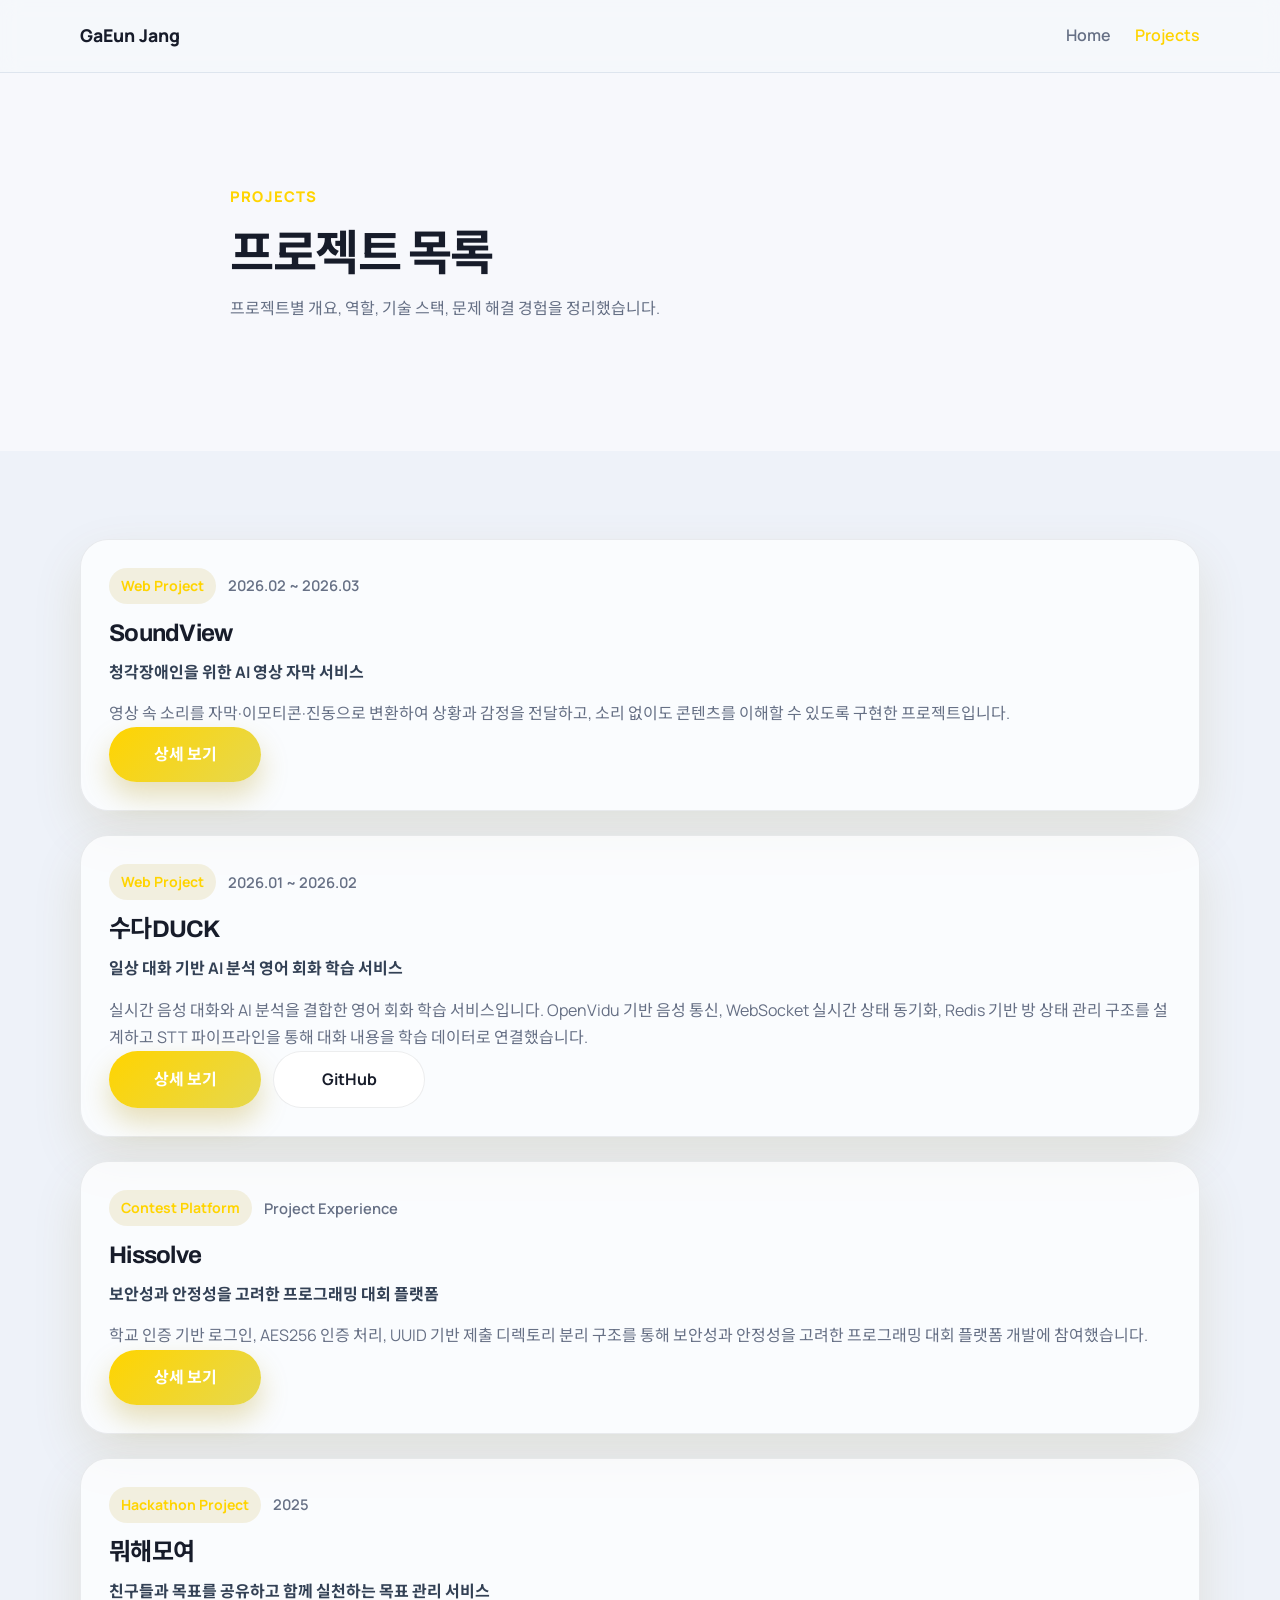
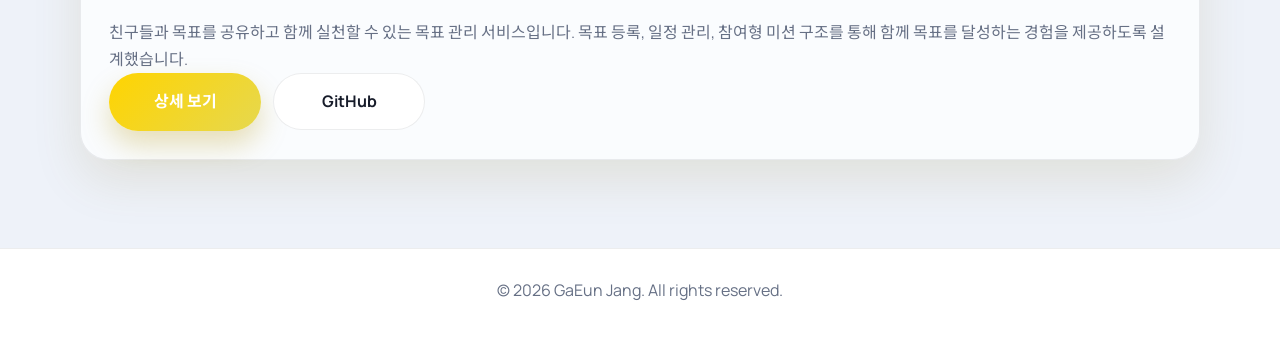
==== commit 595cc7f2: "Soundview 프로젝트 추가" ====
--- a/projects/index.html
+++ b/projects/index.html
@@ -42,6 +42,30 @@
       <section class="section section-alt">
         <div class="container">
           <div class="project-list">
+            <!-- SoundView -->
+            <article class="project-item card fade-up">
+              <div class="project-meta">
+                <span class="badge">Web Project</span>
+                <span class="period">2026.02 ~ 2026.03</span>
+              </div>
+
+              <h2>SoundView</h2>
+
+              <p class="project-subtitle">
+                청각장애인을 위한 AI 영상 자막 서비스
+              </p>
+
+              <p>
+                영상 속 소리를 자막·이모티콘·진동으로 변환하여
+                상황과 감정을 전달하고, 소리 없이도 콘텐츠를 이해할 수 있도록
+                구현한 프로젝트입니다.
+              </p>
+
+              <div class="button-group">
+                <a href="./soundview.html" class="btn btn-primary">상세 보기</a>
+              </div>
+            </article>
+
             <!-- 수다DUCK -->
             <article class="project-item card fade-up">
               <div class="project-meta">
--- a/css/components.css
+++ b/css/components.css
@@ -193,6 +193,7 @@
   top: 50%;
   transform: translateY(-50%);
   z-index: 1100;
+  transition: transform 0.22s ease, opacity 0.22s ease;
 }
 
 .btn-icon {
@@ -293,9 +294,10 @@
   }
 
   .floating-nav {
-    right: 0;
+    left: 8px;
+    right: auto;
     top: auto;
-    bottom: 16px;
+    bottom: 14px;
     transform: none;
   }
 
--- a/css/pages.css
+++ b/css/pages.css
@@ -1197,10 +1197,21 @@
   background: #ffffff;
 }
 
-.project-slider {
-  position: relative;
-  overflow: visible;
-}
+.project-slider {
+  position: relative;
+  overflow: visible;
+}
+
+@media (min-width: 1200px) {
+  .project-slider {
+    width: min(100%, 960px);
+    margin: 0 auto;
+  }
+
+  .project-slider-window {
+    min-height: 500px;
+  }
+}
 
 .project-slider-window {
   position: relative;
@@ -1220,9 +1231,9 @@
   pointer-events: none;
   filter: blur(4px) saturate(88%);
   transform: translateX(0) scale(0.96);
-  transition: transform 0.82s cubic-bezier(0.22, 1, 0.36, 1),
-    opacity 0.82s ease,
-    filter 0.82s ease;
+  transition: transform 1.25s cubic-bezier(0.22, 1, 0.36, 1),
+    opacity 1.25s ease,
+    filter 1.25s ease;
 }
 
 .project-hero-slide.is-active {
@@ -1689,9 +1700,9 @@
   }
 }
 
-@media (max-width: 768px) {
-  .webshowcase-screen {
-    width: 78%;
+@media (max-width: 768px) {
+  .webshowcase-screen {
+    width: 78%;
     height: 76%;
   }
 
@@ -1711,7 +1722,17 @@
     padding: 20px 18px;
   }
 
-  .webshowcase-title {
-    font-size: 2rem;
-  }
-}
+  .webshowcase-title {
+    font-size: 2rem;
+  }
+
+  .webshowcase-actions {
+    align-items: center;
+  }
+
+  .webshowcase-nav {
+    margin-left: auto;
+    position: relative;
+    z-index: 1202;
+  }
+}
